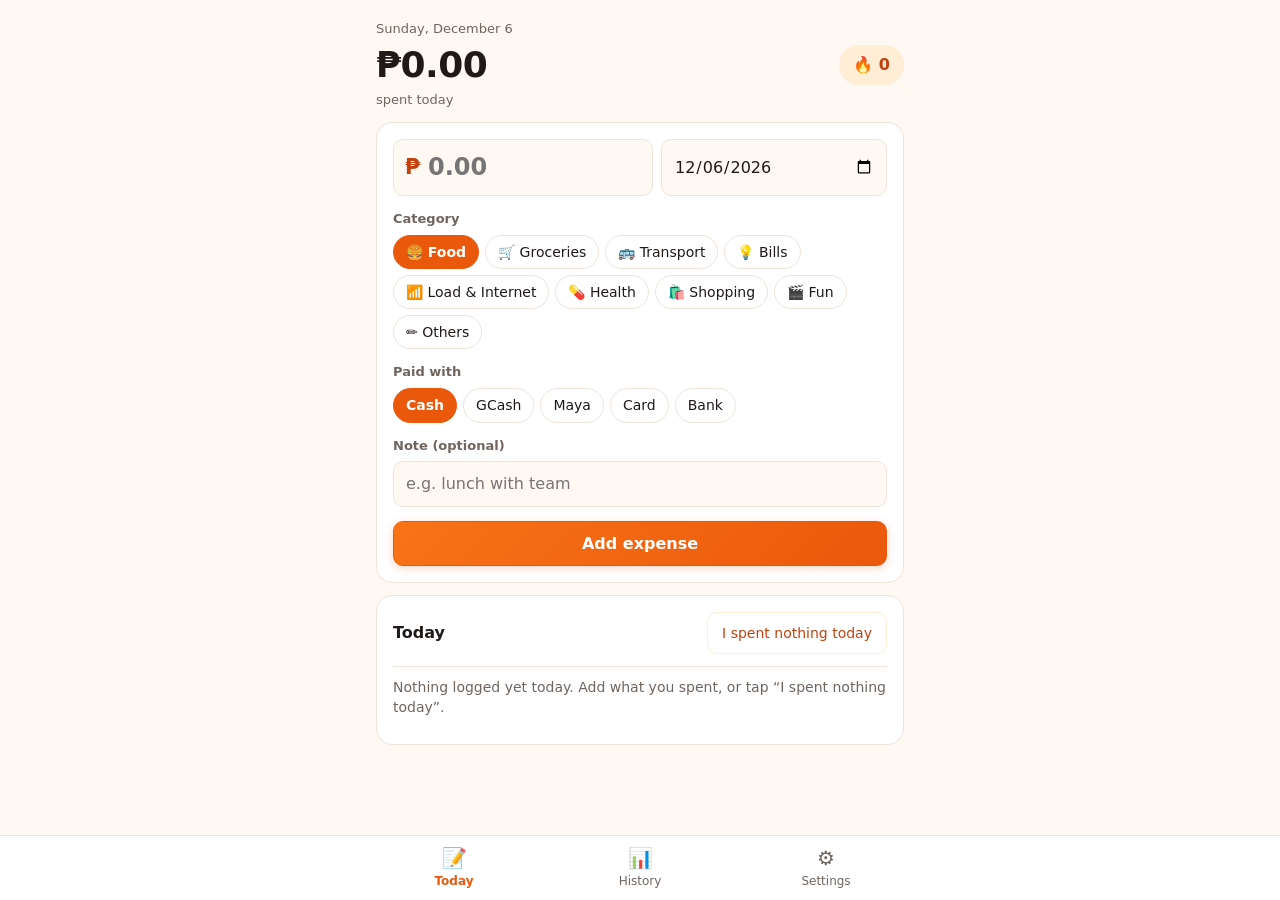
==== index.html @ 802930b8 "Daily Expenses app Co-Authored-By: Claude Opus 5.5 <noreply@anthropic.com>" ====
<!doctype html>
<html lang="en">
<head>
<meta charset="utf-8">
<meta name="viewport" content="width=device-width, initial-scale=1, viewport-fit=cover">
<meta name="theme-color" content="#ea580c">
<meta name="apple-mobile-web-app-capable" content="yes">
<meta name="apple-mobile-web-app-status-bar-style" content="default">
<title>Daily Expenses</title>
<link rel="manifest" href="manifest.webmanifest">
<link rel="icon" href="icon.svg" type="image/svg+xml">
<link rel="apple-touch-icon" href="icon.svg">
<link rel="stylesheet" href="style.css">
</head>
<body>
<div class="app">
  <header class="top">
    <div>
      <div class="muted small" id="todayLabel"></div>
      <div class="total" id="todayTotal">₱0.00</div>
      <div class="muted small">spent today</div>
    </div>
    <div class="top-right">
      <div class="streak" id="streak" title="Days in a row you logged your expenses">🔥 0</div>
      <button class="sync-pill hidden" id="syncPill" type="button" title="Google Sheets sync"></button>
    </div>
  </header>

  <div class="budget hidden" id="budgetBox">
    <div class="budget-text"><span id="budgetLabel"></span><span id="budgetLeft"></span></div>
    <div class="meter"><div class="meter-fill" id="budgetFill"></div></div>
  </div>

  <div class="banner hidden" id="reminderBanner"></div>

  <main>
    <!-- TODAY -->
    <section class="view" id="view-today">
      <form id="expenseForm" class="card" autocomplete="off">
        <div class="form-title hidden" id="editTitle">✏️ Editing expense</div>
        <div class="row">
          <div class="amount-wrap"><span class="peso" id="currencySign">₱</span>
            <input id="amount" type="number" inputmode="decimal" step="0.01" min="0" placeholder="0.00" required aria-label="Amount"></div>
          <input id="date" type="date" aria-label="Date">
        </div>
        <div>
          <div class="label">Category</div>
          <div class="chips" id="categoryChips"></div>
        </div>
        <div>
          <div class="label">Paid with</div>
          <div class="chips" id="payChips"></div>
        </div>
        <div id="otherWrap" class="hidden">
          <div class="label">Others — please specify</div>
          <input id="other" type="text" list="otherList" maxlength="40" placeholder="e.g. Gift, Pet food, Haircut, Donation">
          <datalist id="otherList"></datalist>
        </div>
        <div>
          <div class="label">Note <span class="muted">(optional)</span></div>
          <input id="note" type="text" placeholder="e.g. lunch with team" maxlength="80">
        </div>
        <div class="row">
          <button type="button" class="ghost hidden" id="cancelEdit">Cancel</button>
          <button type="submit" class="primary" id="submitBtn">Add expense</button>
        </div>
      </form>

      <div class="card">
        <div class="card-head">
          <h2>Today</h2>
          <button class="ghost" id="noSpendBtn" type="button">I spent nothing today</button>
        </div>
        <ul class="list" id="todayList"></ul>
        <p class="muted small hint">Tap an expense to edit it.</p>
      </div>
    </section>

    <!-- HISTORY -->
    <section class="view hidden" id="view-history">
      <div class="card">
        <h2>Last 7 days</h2>
        <div class="bars" id="weekBars"></div>
      </div>
      <div class="card">
        <div class="month-nav">
          <button type="button" class="ghost" id="prevMonth" aria-label="Previous month">‹</button>
          <h2 id="monthLabel"></h2>
          <button type="button" class="ghost" id="nextMonth" aria-label="Next month">›</button>
        </div>
        <div class="stats" id="monthStats"></div>
        <h3>Where your money went</h3>
        <div id="catBreakdown"></div>
      </div>
      <div class="card">
        <input id="search" type="search" placeholder="🔍 Search notes, categories, payment…">
        <div id="historyList"></div>
      </div>
    </section>

    <!-- SETTINGS -->
    <section class="view hidden" id="view-settings">
      <div class="card" id="sheetsCard">
        <h2>📗 Google Sheets backup</h2>
        <div id="sheetsSetup">
          <p class="small muted">Save your expenses to your own Google spreadsheet. It backs up your data and keeps your phone and computer in sync.</p>
          <label class="field">Your name <input id="sName" type="text" maxlength="40" placeholder="e.g. Juan Dela Cruz"></label>
          <label class="field">Your email <span class="muted">(optional, for your sheet link and email reminders)</span>
            <input id="sEmail" type="email" placeholder="you@gmail.com"></label>
          <label class="field hidden" id="urlField">Apps Script web app URL
            <input id="sUrl" type="url" placeholder="https://script.google.com/macros/s/…/exec"></label>
          <button class="primary" id="connectBtn" type="button">Create my spreadsheet</button>
          <details class="small">
            <summary>Already have a spreadsheet on another device?</summary>
            <label class="field">Enter your sync code <input id="linkCode" type="text" placeholder="xxxxxxxx-xxxx-xxxx-xxxx-xxxxxxxxxxxx"></label>
            <button class="ghost" id="linkBtn" type="button">Link this device</button>
          </details>
        </div>
        <div id="sheetsConnected" class="hidden">
          <p class="small" id="sheetsStatus"></p>
          <div class="row">
            <a class="btn primary" id="openSheet" target="_blank" rel="noopener">Open my spreadsheet</a>
            <button class="ghost" id="syncNow" type="button">Sync now</button>
          </div>
          <label class="check"><input type="checkbox" id="emailRemind"> Email me at 8 PM if I haven't logged that day</label>
          <div class="code-box">
            <div class="small muted">Sync code — enter it on your other phone or computer to see the same data:</div>
            <code id="syncCode"></code>
            <button class="ghost" id="copyCode" type="button">Copy</button>
          </div>
          <button class="ghost" id="disconnectBtn" type="button">Disconnect this device</button>
        </div>
      </div>

      <div class="card">
        <h2>🔔 Daily reminder</h2>
        <label class="field">Remind me at <input type="time" id="reminderTime"></label>
        <label class="field">Final warning at <input type="time" id="warningTime"></label>
        <button class="primary" id="notifyBtn" type="button">Enable notifications</button>
        <p class="muted small" id="notifyStatus"></p>
        <button class="ghost" id="testNotifyBtn" type="button">Send a test notification</button>
      </div>

      <div class="card">
        <h2>💰 Budget</h2>
        <label class="field">Monthly budget (₱) — leave empty for none
          <input type="number" inputmode="decimal" id="budget" min="0" step="100" placeholder="e.g. 15000"></label>
        <label class="field">Currency symbol <input type="text" id="currency" maxlength="3"></label>
      </div>

      <div class="card">
        <h2>📱 Install on your phone</h2>
        <p class="small"><b>Android (Chrome):</b> menu ⋮ → <i>Install app</i>.<br>
        <b>iPhone (Safari):</b> Share → <i>Add to Home Screen</i>, then open it from the home screen and enable notifications.<br>
        <b>Computer:</b> click the install icon in the address bar.</p>
        <button class="ghost hidden" id="installBtn" type="button">Install app</button>
      </div>

      <div class="card">
        <h2>🗂️ Your data</h2>
        <p class="muted small">Stored on this device<span id="dataSheetsNote"></span>.</p>
        <div class="row">
          <button class="ghost" id="exportBtn" type="button">Export CSV</button>
          <button class="danger" id="resetBtn" type="button">Delete data on this device</button>
        </div>
      </div>
    </section>
  </main>

  <nav class="tabs">
    <button data-view="today" class="active">📝<span>Today</span></button>
    <button data-view="history">📊<span>History</span></button>
    <button data-view="settings">⚙️<span>Settings</span></button>
  </nav>
</div>

<!-- Missed-day warning -->
<dialog id="warnDialog">
  <div class="warn-icon">⚠️</div>
  <h2 id="warnTitle">You missed a day</h2>
  <p id="warnText"></p>
  <ul class="why">
    <li><b>Small costs add up.</b> Coffees, snacks, load and fares you forget are often 20–30% of what people really spend.</li>
    <li><b>Memory fades fast.</b> After 24 hours most people can't recall half of what they bought.</li>
    <li><b>Gaps break your budget.</b> One missing day makes your weekly and monthly totals wrong.</li>
    <li><b>Habits need streaks.</b> Logging every day is what makes saving money actually work.</li>
  </ul>
  <div id="missedDays" class="missed"></div>
  <button class="primary" id="warnClose" type="button">Got it, I'll catch up</button>
</dialog>

<div class="toast hidden" id="toast"></div>
<script src="config.js"></script>
<script src="app.js"></script>
</body>
</html>
---- style.css ----
:root {
  --bg: #fff8f3; --card: #ffffff; --text: #1f1a17; --muted: #6f655e; --line: #f0e4da;
  --brand: #ea580c; --brand-2: #f97316; --brand-soft: #ffedd5; --brand-text: #c2410c;
  --warn: #a16207; --warn-soft: #fef9c3; --danger: #b91c1c; --danger-soft: #fee2e2; --ok: #15803d;
}
@media (prefers-color-scheme: dark) {
  :root {
    --bg: #15100c; --card: #201913; --text: #f5ede6; --muted: #a8998d; --line: #362a21;
    --brand: #f97316; --brand-2: #fb923c; --brand-soft: #3d2210; --brand-text: #fdba74;
    --warn: #facc15; --warn-soft: #3a300a; --danger: #f87171; --danger-soft: #3b1414; --ok: #4ade80;
  }
}
* { box-sizing: border-box; }
html, body { margin: 0; background: var(--bg); color: var(--text);
  font: 16px/1.45 system-ui, -apple-system, "Segoe UI", Roboto, sans-serif; }
.app { max-width: 560px; margin: 0 auto; min-height: 100vh; padding: 0 16px 96px; }
.hidden { display: none !important; }
.muted { color: var(--muted); } .small { font-size: 13px; }
h2 { font-size: 16px; margin: 0 0 12px; }
h3 { font-size: 14px; margin: 16px 0 8px; color: var(--muted); font-weight: 600; }
.label { font-size: 13px; color: var(--muted); margin-bottom: 6px; font-weight: 600; }

.top { display: flex; justify-content: space-between; align-items: center;
  padding: calc(env(safe-area-inset-top) + 20px) 0 12px; }
.top-right { display: flex; flex-direction: column; align-items: flex-end; gap: 6px; }
.total { font-size: 36px; font-weight: 800; letter-spacing: -0.5px; font-variant-numeric: tabular-nums; }
.streak { background: var(--brand-soft); color: var(--brand-text); font-weight: 700; padding: 8px 14px; border-radius: 999px; }
.sync-pill { font-size: 12px; padding: 3px 10px; border-radius: 999px; background: transparent; color: var(--muted); }
.sync-pill.ok { color: var(--ok); } .sync-pill.err { color: var(--danger); border-color: var(--danger); }

.budget { background: var(--card); border: 1px solid var(--line); border-radius: 14px; padding: 10px 14px; margin-bottom: 12px; }
.budget-text { display: flex; justify-content: space-between; font-size: 13px; margin-bottom: 6px; }
.meter { height: 8px; background: var(--brand-soft); border-radius: 999px; overflow: hidden; }
.meter-fill { height: 100%; background: linear-gradient(90deg, var(--brand-2), var(--brand)); border-radius: 999px; transition: width .3s; }
.budget.near .meter-fill { background: var(--warn); }
.budget.over .meter-fill { background: var(--danger); }
.budget.over #budgetLeft { color: var(--danger); font-weight: 700; }

.banner { padding: 12px 14px; border-radius: 12px; margin-bottom: 12px; font-size: 14px;
  background: var(--warn-soft); color: var(--warn); border: 1px solid currentColor; }
.banner.danger { background: var(--danger-soft); color: var(--danger); }

.card { background: var(--card); border: 1px solid var(--line); border-radius: 16px; padding: 16px; margin-bottom: 12px; }
.card-head { display: flex; justify-content: space-between; align-items: center; gap: 8px; }
.card-head h2 { margin: 0; }
form.card { display: grid; gap: 14px; }
.form-title { font-weight: 700; color: var(--brand-text); }
.row { display: flex; gap: 8px; flex-wrap: wrap; }
.row > * { flex: 1; min-width: 0; }

input { width: 100%; font: inherit; color: var(--text); background: var(--bg);
  border: 1px solid var(--line); border-radius: 10px; padding: 10px 12px; }
input:focus { outline: 2px solid var(--brand); outline-offset: -1px; }
.amount-wrap { position: relative; flex: 1.3; }
.peso { position: absolute; left: 12px; top: 50%; transform: translateY(-50%); font-size: 22px; font-weight: 700; color: var(--brand-text); }
#amount { font-size: 24px; font-weight: 700; padding-left: 34px; }

button, .btn { font: inherit; cursor: pointer; border-radius: 10px; padding: 10px 14px; border: 1px solid var(--line);
  background: var(--card); color: var(--text); text-decoration: none; text-align: center; }
button.primary, .btn.primary { background: linear-gradient(135deg, var(--brand-2), var(--brand)); color: #fff;
  border-color: var(--brand); font-weight: 700; box-shadow: 0 2px 8px rgba(234, 88, 12, .25); }
button.primary:disabled { opacity: .6; cursor: wait; }
button.ghost { background: transparent; font-size: 14px; color: var(--brand-text); border-color: var(--brand-soft); }
button.danger { color: var(--danger); background: transparent; border-color: var(--danger); font-size: 14px; }
.field { display: grid; gap: 4px; margin-bottom: 12px; font-size: 14px; color: var(--muted); }
.check { display: flex; gap: 8px; align-items: center; font-size: 14px; margin: 12px 0; }
.check input { width: 18px; height: 18px; accent-color: var(--brand); }
#view-settings button { margin-top: 4px; }
details { margin-top: 12px; } summary { cursor: pointer; color: var(--brand-text); margin-bottom: 8px; }
.code-box { background: var(--bg); border-radius: 10px; padding: 10px; margin: 8px 0; display: grid; gap: 6px; }
.code-box code { font-size: 12px; word-break: break-all; }

.chips { display: flex; flex-wrap: wrap; gap: 6px; }
.chip { padding: 6px 12px; border-radius: 999px; font-size: 14px; }
.chip.active { background: var(--brand); color: #fff; border-color: var(--brand); font-weight: 600; }

.list { list-style: none; margin: 12px 0 0; padding: 0; }
.list li { display: flex; align-items: center; gap: 10px; padding: 10px 0; border-top: 1px solid var(--line); }
.list li[data-edit] { cursor: pointer; }
.list li.editing { background: var(--brand-soft); border-radius: 8px; }
.list .emoji { font-size: 20px; }
.list .info { flex: 1; min-width: 0; }
.list .info div:last-child { font-size: 13px; color: var(--muted); white-space: nowrap; overflow: hidden; text-overflow: ellipsis; }
.list .amt { font-weight: 700; font-variant-numeric: tabular-nums; }
.list .del { border: none; background: none; color: var(--muted); padding: 4px 8px; }
.empty { color: var(--muted); font-size: 14px; padding: 12px 0 0; }
.nospend { color: var(--ok); font-weight: 600; font-size: 14px; padding: 12px 0 0; }
.hint { margin: 8px 0 0; }

.bars { display: flex; align-items: flex-end; gap: 8px; height: 140px; padding-top: 8px; }
.bar { flex: 1; display: flex; flex-direction: column; align-items: center; justify-content: flex-end; height: 100%; gap: 4px; }
.bar .fill { width: 100%; max-width: 36px; background: linear-gradient(180deg, var(--brand-2), var(--brand)); border-radius: 6px 6px 2px 2px; min-height: 3px; }
.bar.missed .fill { background: var(--danger); opacity: .3; }
.bar span { font-size: 11px; color: var(--muted); }
.bar .v { font-size: 10px; font-variant-numeric: tabular-nums; }

.month-nav { display: flex; align-items: center; justify-content: space-between; margin-bottom: 8px; }
.month-nav h2 { margin: 0; }
.month-nav button { font-size: 20px; padding: 2px 14px; }
.stats { display: grid; grid-template-columns: repeat(3, 1fr); gap: 8px; }
.stats div { background: var(--bg); border-radius: 10px; padding: 8px; text-align: center; font-size: 12px; color: var(--muted); }
.stats b { display: block; font-size: 15px; color: var(--text); }

.cat-row { display: grid; grid-template-columns: 1fr auto; gap: 2px 8px; font-size: 14px; margin-bottom: 8px; }
.cat-row .meter { grid-column: 1 / -1; height: 6px; }
.cat-row .pct { color: var(--muted); font-size: 12px; }

#search { margin-bottom: 4px; }
.day { border-top: 1px solid var(--line); padding: 10px 0; }
.day:first-child { border-top: none; }
.day-head { display: flex; justify-content: space-between; font-weight: 600; }
.day.missed .day-head { color: var(--danger); }
.day .items { font-size: 13px; color: var(--muted); }
.day button { margin-top: 6px; padding: 4px 10px; font-size: 13px; }

.tabs { position: fixed; bottom: 0; left: 0; right: 0; display: flex; justify-content: center;
  background: var(--card); border-top: 1px solid var(--line); padding-bottom: env(safe-area-inset-bottom); }
.tabs button { flex: 1; max-width: 186px; border: none; border-radius: 0; background: none; padding: 8px 0 10px;
  display: flex; flex-direction: column; align-items: center; font-size: 20px; color: var(--muted); }
.tabs button span { font-size: 12px; }
.tabs button.active { color: var(--brand); font-weight: 700; }

dialog { border: none; border-radius: 20px; padding: 24px; max-width: 420px; width: calc(100% - 32px);
  background: var(--card); color: var(--text); }
dialog::backdrop { background: rgba(0,0,0,.5); }
.warn-icon { font-size: 40px; text-align: center; }
dialog h2 { text-align: center; font-size: 20px; color: var(--danger); }
.why { padding-left: 18px; font-size: 14px; } .why li { margin-bottom: 6px; }
.missed { display: flex; flex-wrap: wrap; gap: 6px; margin: 12px 0 16px; }
.missed button { font-size: 13px; padding: 6px 10px; }
dialog .primary { width: 100%; }

.toast { position: fixed; bottom: 84px; left: 50%; transform: translateX(-50%); background: var(--text); color: var(--bg);
  padding: 10px 16px; border-radius: 10px; font-size: 14px; z-index: 10; max-width: calc(100% - 32px);
  display: flex; gap: 12px; align-items: center; }
.toast button { background: none; border: none; color: var(--brand-2); font-weight: 700; padding: 0; }
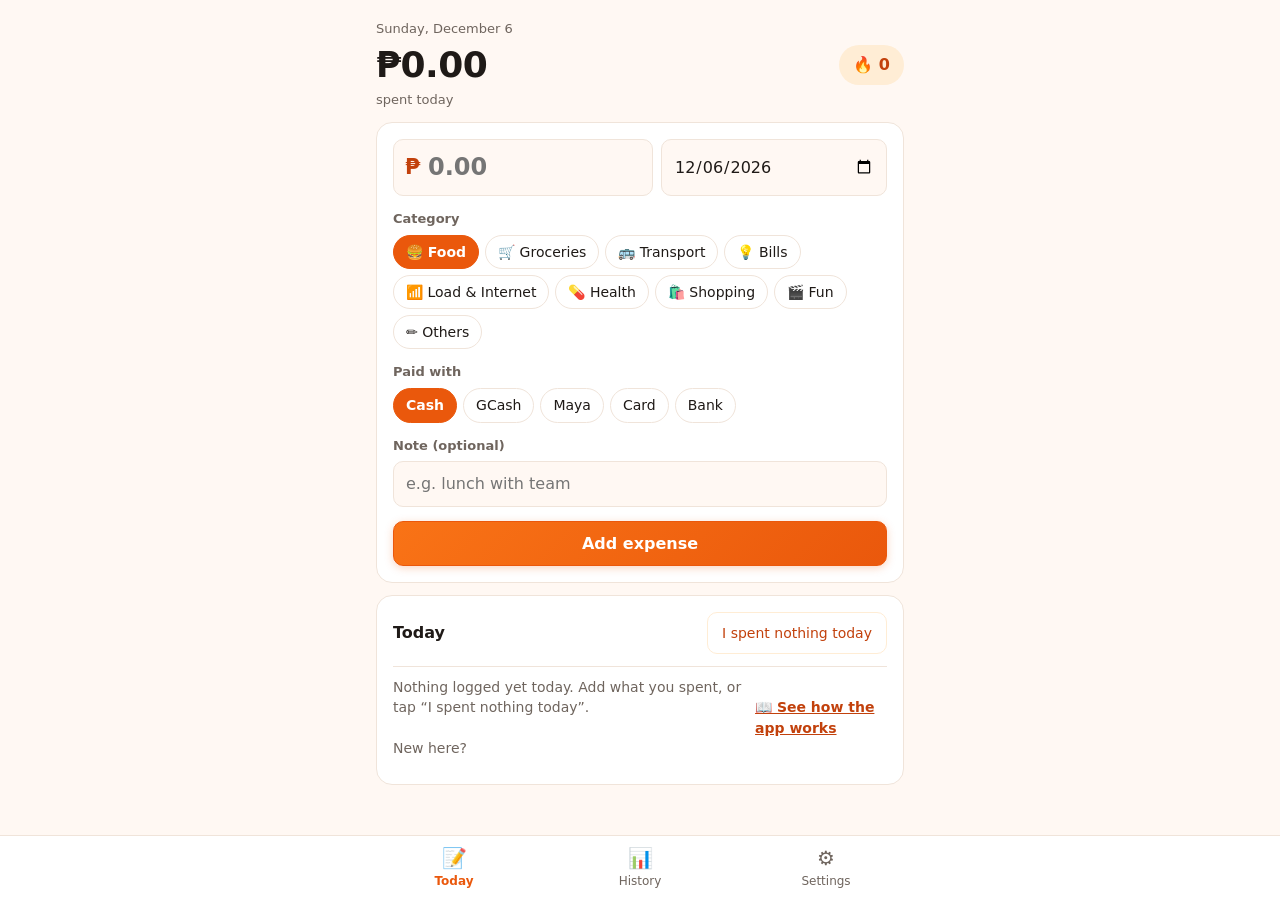
==== commit 946c248a: "Add 'How this app works' guide and link it from the app Co-Authored-By: Claude Opus 5.5 <noreply@ant" ====
--- a/index.html
+++ b/index.html
@@ -100,6 +100,9 @@
 
     <!-- SETTINGS -->
     <section class="view hidden" id="view-settings">
+      <a class="card guide-link" href="guide.html">
+        <span>📖</span><div><b>How this app works</b><div class="small muted">Reminders, budget, Google Sheets, money tips &amp; FAQ</div></div><span class="muted">›</span>
+      </a>
       <div class="card" id="sheetsCard">
         <h2>📗 Google Sheets backup</h2>
         <div id="sheetsSetup">
--- a/style.css
+++ b/style.css
@@ -86,6 +86,11 @@
 .empty { color: var(--muted); font-size: 14px; padding: 12px 0 0; }
 .nospend { color: var(--ok); font-weight: 600; font-size: 14px; padding: 12px 0 0; }
 .hint { margin: 8px 0 0; }
+.guide-link { display: flex; align-items: center; gap: 12px; text-decoration: none; color: var(--text); border-color: var(--brand-soft); }
+.guide-link > span:first-child { font-size: 24px; }
+.guide-link > div { flex: 1; }
+.guide-link > span:last-child { font-size: 22px; }
+.empty a { color: var(--brand-text); font-weight: 600; }
 
 .bars { display: flex; align-items: flex-end; gap: 8px; height: 140px; padding-top: 8px; }
 .bar { flex: 1; display: flex; flex-direction: column; align-items: center; justify-content: flex-end; height: 100%; gap: 4px; }
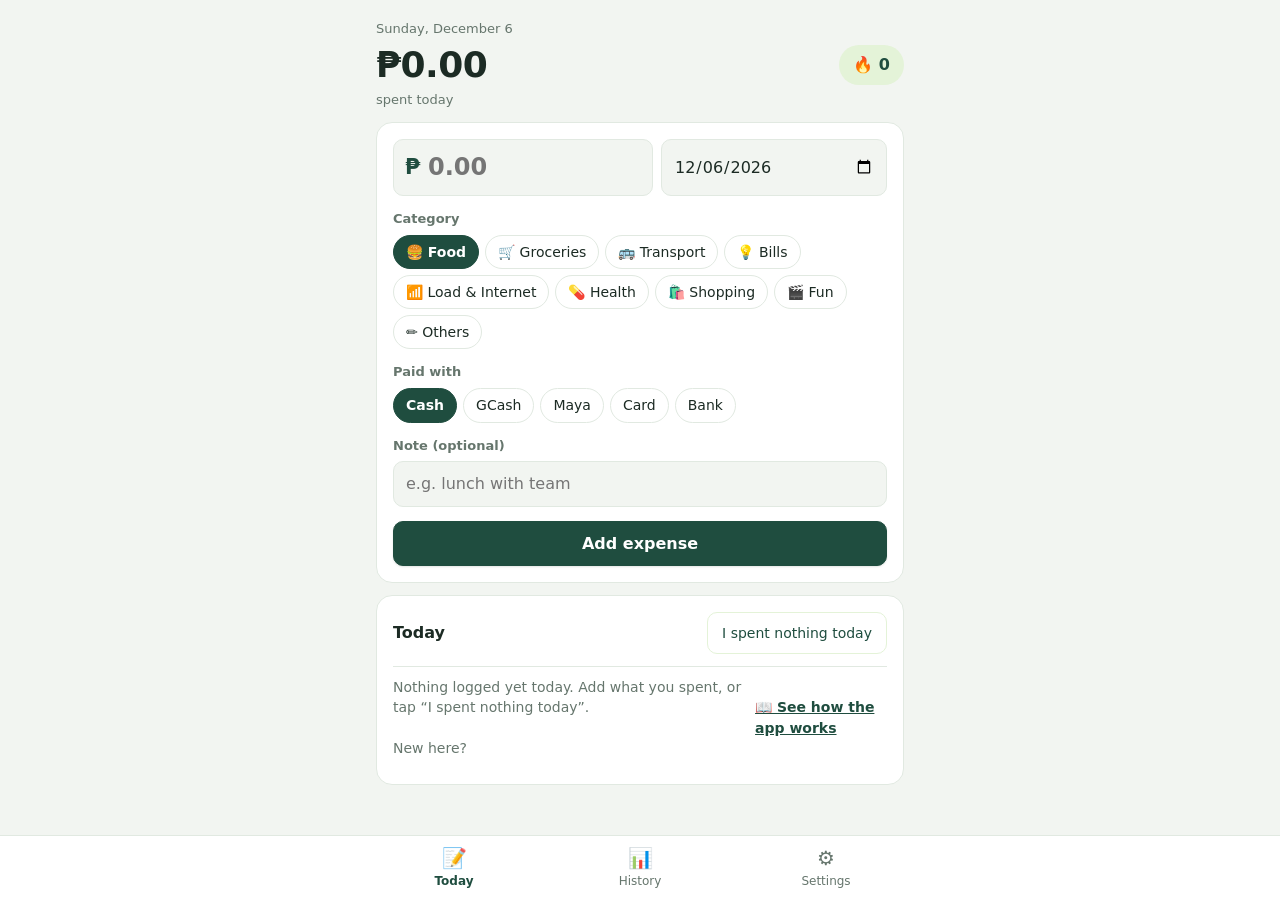
==== commit 3acad54e: "Switch to sage green color palette Co-Authored-By: Claude Opus 5.5 <noreply@anthropic.com>" ====
--- a/index.html
+++ b/index.html
@@ -3,7 +3,7 @@
 <head>
 <meta charset="utf-8">
 <meta name="viewport" content="width=device-width, initial-scale=1, viewport-fit=cover">
-<meta name="theme-color" content="#ea580c">
+<meta name="theme-color" content="#1f4d3f">
 <meta name="apple-mobile-web-app-capable" content="yes">
 <meta name="apple-mobile-web-app-status-bar-style" content="default">
 <title>Daily Expenses</title>
--- a/style.css
+++ b/style.css
@@ -1,13 +1,13 @@
 :root {
-  --bg: #fff8f3; --card: #ffffff; --text: #1f1a17; --muted: #6f655e; --line: #f0e4da;
-  --brand: #ea580c; --brand-2: #f97316; --brand-soft: #ffedd5; --brand-text: #c2410c;
-  --warn: #a16207; --warn-soft: #fef9c3; --danger: #b91c1c; --danger-soft: #fee2e2; --ok: #15803d;
+  --bg: #f2f5f1; --card: #ffffff; --text: #1c2b24; --muted: #66766d; --line: #e1e9e1;
+  --brand: #1f4d3f; --brand-2: #b6e388; --brand-soft: #e4f3d8; --brand-text: #1f4d3f; --on-brand: #ffffff; --toast-action: #b6e388;
+  --warn: #9a6a00; --warn-soft: #fdf3d0; --danger: #c0392b; --danger-soft: #fde4e1; --ok: #2f7d4f; --ok-soft: #e4f3d8;
 }
 @media (prefers-color-scheme: dark) {
   :root {
-    --bg: #15100c; --card: #201913; --text: #f5ede6; --muted: #a8998d; --line: #362a21;
-    --brand: #f97316; --brand-2: #fb923c; --brand-soft: #3d2210; --brand-text: #fdba74;
-    --warn: #facc15; --warn-soft: #3a300a; --danger: #f87171; --danger-soft: #3b1414; --ok: #4ade80;
+    --bg: #0f1713; --card: #17221c; --text: #e7efe9; --muted: #93a69a; --line: #26352d;
+    --brand: #b6e388; --brand-2: #8cc96a; --brand-soft: #203528; --brand-text: #c4ec9c; --on-brand: #10261b; --toast-action: #1f4d3f;
+    --warn: #f2c94c; --warn-soft: #362d0d; --danger: #f28b82; --danger-soft: #3a1a17; --ok: #8fd18f; --ok-soft: #1b3324;
   }
 }
 * { box-sizing: border-box; }
@@ -31,7 +31,7 @@
 .budget { background: var(--card); border: 1px solid var(--line); border-radius: 14px; padding: 10px 14px; margin-bottom: 12px; }
 .budget-text { display: flex; justify-content: space-between; font-size: 13px; margin-bottom: 6px; }
 .meter { height: 8px; background: var(--brand-soft); border-radius: 999px; overflow: hidden; }
-.meter-fill { height: 100%; background: linear-gradient(90deg, var(--brand-2), var(--brand)); border-radius: 999px; transition: width .3s; }
+.meter-fill { height: 100%; background: var(--brand); border-radius: 999px; transition: width .3s; }
 .budget.near .meter-fill { background: var(--warn); }
 .budget.over .meter-fill { background: var(--danger); }
 .budget.over #budgetLeft { color: var(--danger); font-weight: 700; }
@@ -57,8 +57,8 @@
 
 button, .btn { font: inherit; cursor: pointer; border-radius: 10px; padding: 10px 14px; border: 1px solid var(--line);
   background: var(--card); color: var(--text); text-decoration: none; text-align: center; }
-button.primary, .btn.primary { background: linear-gradient(135deg, var(--brand-2), var(--brand)); color: #fff;
-  border-color: var(--brand); font-weight: 700; box-shadow: 0 2px 8px rgba(234, 88, 12, .25); }
+button.primary, .btn.primary { background: var(--brand); color: var(--on-brand);
+  border-color: var(--brand); font-weight: 700; box-shadow: 0 1px 2px rgba(16, 38, 27, .12); }
 button.primary:disabled { opacity: .6; cursor: wait; }
 button.ghost { background: transparent; font-size: 14px; color: var(--brand-text); border-color: var(--brand-soft); }
 button.danger { color: var(--danger); background: transparent; border-color: var(--danger); font-size: 14px; }
@@ -72,7 +72,7 @@
 
 .chips { display: flex; flex-wrap: wrap; gap: 6px; }
 .chip { padding: 6px 12px; border-radius: 999px; font-size: 14px; }
-.chip.active { background: var(--brand); color: #fff; border-color: var(--brand); font-weight: 600; }
+.chip.active { background: var(--brand); color: var(--on-brand); border-color: var(--brand); font-weight: 600; }
 
 .list { list-style: none; margin: 12px 0 0; padding: 0; }
 .list li { display: flex; align-items: center; gap: 10px; padding: 10px 0; border-top: 1px solid var(--line); }
@@ -94,7 +94,7 @@
 
 .bars { display: flex; align-items: flex-end; gap: 8px; height: 140px; padding-top: 8px; }
 .bar { flex: 1; display: flex; flex-direction: column; align-items: center; justify-content: flex-end; height: 100%; gap: 4px; }
-.bar .fill { width: 100%; max-width: 36px; background: linear-gradient(180deg, var(--brand-2), var(--brand)); border-radius: 6px 6px 2px 2px; min-height: 3px; }
+.bar .fill { width: 100%; max-width: 36px; background: var(--brand); border-radius: 6px 6px 2px 2px; min-height: 3px; }
 .bar.missed .fill { background: var(--danger); opacity: .3; }
 .bar span { font-size: 11px; color: var(--muted); }
 .bar .v { font-size: 10px; font-variant-numeric: tabular-nums; }
@@ -138,4 +138,4 @@
 .toast { position: fixed; bottom: 84px; left: 50%; transform: translateX(-50%); background: var(--text); color: var(--bg);
   padding: 10px 16px; border-radius: 10px; font-size: 14px; z-index: 10; max-width: calc(100% - 32px);
   display: flex; gap: 12px; align-items: center; }
-.toast button { background: none; border: none; color: var(--brand-2); font-weight: 700; padding: 0; }
+.toast button { background: none; border: none; color: var(--toast-action); font-weight: 700; padding: 0; }
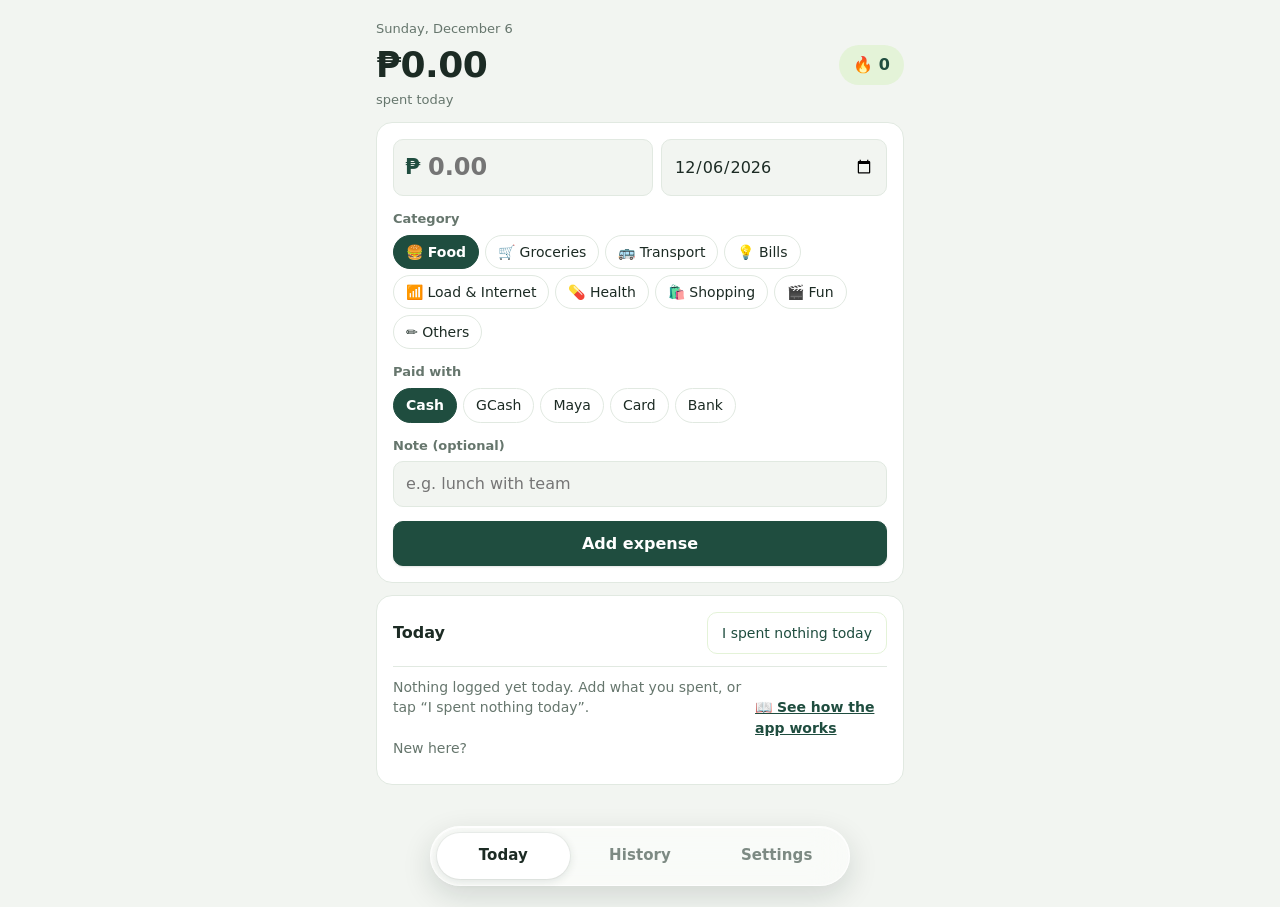
==== commit d0ae8f45: "Glass navigation bar, spending donut chart, updated guide Co-Authored-By: Claude Opus 5.5 <noreply@a" ====
--- a/index.html
+++ b/index.html
@@ -4,6 +4,7 @@
 <meta charset="utf-8">
 <meta name="viewport" content="width=device-width, initial-scale=1, viewport-fit=cover">
 <meta name="theme-color" content="#1f4d3f">
+<meta name="color-scheme" content="light only">
 <meta name="apple-mobile-web-app-capable" content="yes">
 <meta name="apple-mobile-web-app-status-bar-style" content="default">
 <title>Daily Expenses</title>
@@ -79,14 +80,17 @@
     <!-- HISTORY -->
     <section class="view hidden" id="view-history">
       <div class="card">
-        <h2>Last 7 days</h2>
-        <div class="bars" id="weekBars"></div>
-      </div>
-      <div class="card">
         <div class="month-nav">
           <button type="button" class="ghost" id="prevMonth" aria-label="Previous month">‹</button>
           <h2 id="monthLabel"></h2>
           <button type="button" class="ghost" id="nextMonth" aria-label="Next month">›</button>
+        </div>
+        <div class="donut-wrap">
+          <svg class="donut" id="donut" viewBox="0 0 220 220" role="img" aria-labelledby="donutTotal donutCaption"></svg>
+          <div class="donut-center" aria-live="polite">
+            <div class="donut-total" id="donutTotal">₱0</div>
+            <div class="donut-caption" id="donutCaption">Spent this month</div>
+          </div>
         </div>
         <div class="stats" id="monthStats"></div>
         <h3>Where your money went</h3>
@@ -171,9 +175,9 @@
   </main>
 
   <nav class="tabs">
-    <button data-view="today" class="active">📝<span>Today</span></button>
-    <button data-view="history">📊<span>History</span></button>
-    <button data-view="settings">⚙️<span>Settings</span></button>
+    <button data-view="today" class="active">Today</button>
+    <button data-view="history">History</button>
+    <button data-view="settings">Settings</button>
   </nav>
 </div>
 
--- a/style.css
+++ b/style.css
@@ -1,19 +1,13 @@
 :root {
+  color-scheme: light;
   --bg: #f2f5f1; --card: #ffffff; --text: #1c2b24; --muted: #66766d; --line: #e1e9e1;
   --brand: #1f4d3f; --brand-2: #b6e388; --brand-soft: #e4f3d8; --brand-text: #1f4d3f; --on-brand: #ffffff; --toast-action: #b6e388;
   --warn: #9a6a00; --warn-soft: #fdf3d0; --danger: #c0392b; --danger-soft: #fde4e1; --ok: #2f7d4f; --ok-soft: #e4f3d8;
 }
-@media (prefers-color-scheme: dark) {
-  :root {
-    --bg: #0f1713; --card: #17221c; --text: #e7efe9; --muted: #93a69a; --line: #26352d;
-    --brand: #b6e388; --brand-2: #8cc96a; --brand-soft: #203528; --brand-text: #c4ec9c; --on-brand: #10261b; --toast-action: #1f4d3f;
-    --warn: #f2c94c; --warn-soft: #362d0d; --danger: #f28b82; --danger-soft: #3a1a17; --ok: #8fd18f; --ok-soft: #1b3324;
-  }
-}
 * { box-sizing: border-box; }
 html, body { margin: 0; background: var(--bg); color: var(--text);
   font: 16px/1.45 system-ui, -apple-system, "Segoe UI", Roboto, sans-serif; }
-.app { max-width: 560px; margin: 0 auto; min-height: 100vh; padding: 0 16px 96px; }
+.app { max-width: 560px; margin: 0 auto; min-height: 100vh; padding: 0 16px 110px; }
 .hidden { display: none !important; }
 .muted { color: var(--muted); } .small { font-size: 13px; }
 h2 { font-size: 16px; margin: 0 0 12px; }
@@ -110,6 +104,20 @@
 .cat-row .meter { grid-column: 1 / -1; height: 6px; }
 .cat-row .pct { color: var(--muted); font-size: 12px; }
 
+/* Donut chart */
+.donut-wrap { position: relative; width: min(240px, 72vw); margin: 8px auto 16px; }
+.donut { display: block; width: 100%; height: auto; overflow: visible; }
+.donut .seg { fill: none; stroke-width: 20; stroke-linecap: round; cursor: pointer; transition: stroke-width .15s, opacity .15s; }
+.donut .seg:hover, .donut .seg.on { stroke-width: 26; }
+.donut.focus .seg:not(.on) { opacity: .35; }
+.donut .track { fill: none; stroke: var(--line); stroke-width: 20; }
+.donut-center { position: absolute; inset: 0; display: grid; place-content: center; text-align: center; pointer-events: none; padding: 0 22%; }
+.donut-total { font-size: 30px; font-weight: 800; letter-spacing: -.5px; font-variant-numeric: tabular-nums; line-height: 1.1; }
+.donut-caption { font-size: 13px; color: var(--muted); margin-top: 2px; }
+.dot { display: inline-block; width: 10px; height: 10px; border-radius: 50%; margin-right: 6px; vertical-align: 0; }
+.cat-row { cursor: pointer; border-radius: 8px; padding: 4px 6px; margin: 0 -6px 6px; }
+.cat-row.on { background: var(--brand-soft); }
+
 #search { margin-bottom: 4px; }
 .day { border-top: 1px solid var(--line); padding: 10px 0; }
 .day:first-child { border-top: none; }
@@ -118,12 +126,21 @@
 .day .items { font-size: 13px; color: var(--muted); }
 .day button { margin-top: 6px; padding: 4px 10px; font-size: 13px; }
 
-.tabs { position: fixed; bottom: 0; left: 0; right: 0; display: flex; justify-content: center;
-  background: var(--card); border-top: 1px solid var(--line); padding-bottom: env(safe-area-inset-bottom); }
-.tabs button { flex: 1; max-width: 186px; border: none; border-radius: 0; background: none; padding: 8px 0 10px;
-  display: flex; flex-direction: column; align-items: center; font-size: 20px; color: var(--muted); }
-.tabs button span { font-size: 12px; }
-.tabs button.active { color: var(--brand); font-weight: 700; }
+/* Floating glass navigation */
+.tabs { position: fixed; z-index: 8; left: 50%; transform: translateX(-50%);
+  bottom: calc(14px + env(safe-area-inset-bottom)); width: min(420px, calc(100% - 32px));
+  display: flex; gap: 4px; padding: 6px; border-radius: 999px;
+  background: rgba(255, 255, 255, .55);
+  -webkit-backdrop-filter: blur(18px) saturate(1.6); backdrop-filter: blur(18px) saturate(1.6);
+  border: 1px solid rgba(255, 255, 255, .75);
+  box-shadow: 0 10px 30px rgba(16, 38, 27, .14), inset 0 1px 0 rgba(255, 255, 255, .9); }
+.tabs button { flex: 1; border: none; border-radius: 999px; background: transparent; padding: 12px 0;
+  font-size: 15px; font-weight: 800; letter-spacing: .1px; color: #7d8a83; transition: background .2s, color .2s, box-shadow .2s; }
+.tabs button:hover { color: var(--text); }
+.tabs button.active { background: #ffffff; color: var(--text);
+  box-shadow: 0 2px 10px rgba(16, 38, 27, .12), 0 0 0 1px rgba(16, 38, 27, .04); }
+@supports not ((backdrop-filter: blur(1px)) or (-webkit-backdrop-filter: blur(1px))) {
+  .tabs { background: rgba(255, 255, 255, .94); } }
 
 dialog { border: none; border-radius: 20px; padding: 24px; max-width: 420px; width: calc(100% - 32px);
   background: var(--card); color: var(--text); }
@@ -135,7 +152,7 @@
 .missed button { font-size: 13px; padding: 6px 10px; }
 dialog .primary { width: 100%; }
 
-.toast { position: fixed; bottom: 84px; left: 50%; transform: translateX(-50%); background: var(--text); color: var(--bg);
+.toast { position: fixed; bottom: calc(92px + env(safe-area-inset-bottom)); left: 50%; transform: translateX(-50%); background: var(--text); color: var(--bg);
   padding: 10px 16px; border-radius: 10px; font-size: 14px; z-index: 10; max-width: calc(100% - 32px);
   display: flex; gap: 12px; align-items: center; }
 .toast button { background: none; border: none; color: var(--toast-action); font-weight: 700; padding: 0; }
